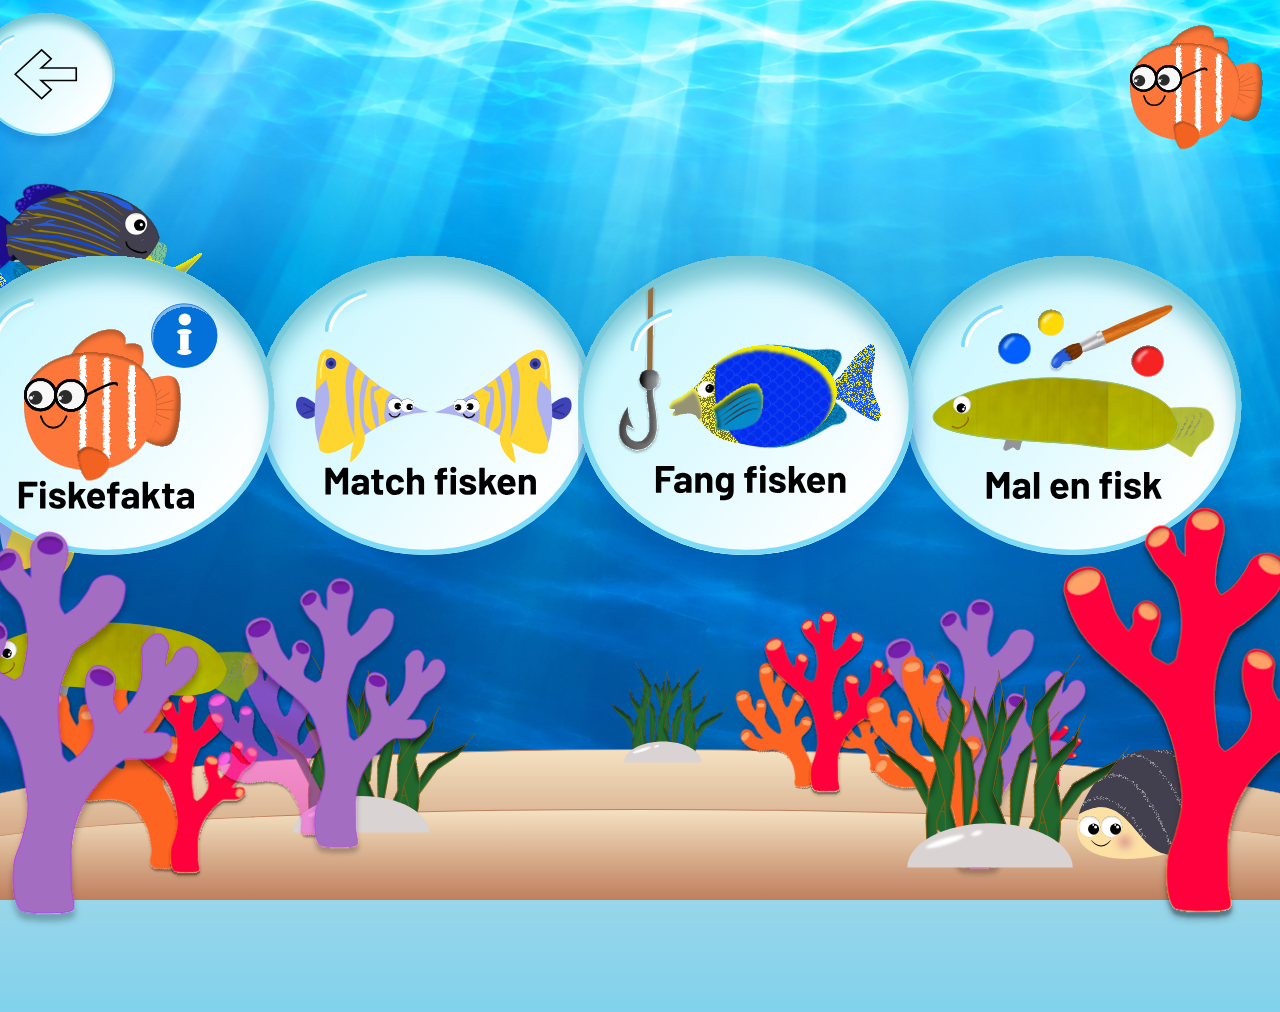
==== page2.html @ 19c9cd2f "page5 html, js, css" ====
<!DOCTYPE html>
<html lang="en">
<head>
    <meta charset="UTF-8">
    <meta name="viewport" content="width=device-width, initial-scale=1.0">
    <title>spille side</title>
    <link rel="stylesheet" href="css/page2.css">
    <link href="https://fonts.googleapis.com/css2?family=Barlow:wght@400;600;700&display=swap" rel="stylesheet">
</head>
<body class="ocean"> 
        <img src="Billeder/Solbestrålet blå undervandsdybde (1).png" alt="hav">
   
     <main>
       

        <!-- Sandbunden -->
        <div class="sand1"></div>
        <div class="sand2"></div>

        <a class="button_back" href="index.html">
            <img src="Billeder/Bobble_julie.svg" alt="tilbage">
        </a>


        <!-- Fisk -->
           
             <div class="Mal_en_fisk" href="page3.html">
                <img src="Billeder/Mal en fisk.svg" alt="Mal en fisk spil">
            </div>

            <a class="match_fisken" href="page4.html">
                <img src="Billeder/match_fisken.svg" alt="Match en fisk spil">
            </a>

             <a class="fang_fisken" href="page5.html">
                <img src="Billeder/fang_fisken.svg" alt="Fang en fisk spil">
            </a>

            <a class="fiskefakta_boble" href="page3.html">
                <img src="Billeder/fiskefakta_boble.svg" alt="Fiskefakta">
            </a>

            <div class="fang_fisken" href="page3.html">
                <img src="Billeder/fang_fisken.svg" alt="Fang fisken spil">
            </div>
            <div class="fish1">
                <img src="Billeder/ræve_fjæs_line.svg" alt="Rævefjæs">
            </div>
            <div class="fish2">
                <img src="Billeder/Pincetfisk_julie.svg" alt="Pincetfisk">
            </div>
            <div class="fish3">
                <img src="Billeder/palet_kirurg_line.svg" alt="paletkirurg">
            </div>
            <div class="fish4">
                <img src="Billeder/Kanariegylte-thomas.svg" alt="Kanariegylte">
            </div>
            <a class="still_fish" href="page2.html">
                <img src="Billeder/Nemo_julie.svg" alt="Nemo">
            </a>
            <div class="tang_julie">
                <img src="Billeder/Tang_julie.svg" alt="Tang">
            </div>
            <div class="tang_julie2">
                <img src="Billeder/Tang_julie.svg" alt="Tang2">
            </div>
              <div class="tang_julie3">
                <img src="Billeder/Tang_julie.svg" alt="Tang3">
            </div>
            <div class="snegl_julie">
                <img src="Billeder/Snegl_julie.svg" alt="snegl">
            </div>
            <div class="fish5">
                <img src="Billeder/sohal_kirurg_thomas.svg" alt="sohal_kirurg">
            </div>
            <div class="coral_lilleorange1">
                <img src="Billeder/coral_lilleorange.svg" alt="coral_lilleorange">
            </div>
             <div class="coral_lilleorange2">
                <img src="Billeder/coral_lilleorange.svg" alt="coral_lilleorange">
            </div>
             <div class="coral_lilleorange3">
                <img src="Billeder/coral_lilleorange.svg" alt="coral_lilleorange">
            </div>
             <div class="coral_lilleorange4">
                <img src="Billeder/coral_lilleorange.svg" alt="coral_lilleorange">
            </div>
            <div class="coral_red1">
                <img src="Billeder/coral_red.svg" alt="coral_red">
            </div>
            <div class="coral_red2">
                <img src="Billeder/coral_red.svg" alt="coral_red">
            </div>
             <div class="coral_red3">
                <img src="Billeder/coral_red.svg" alt="coral_red">
            </div>
             <div class="coral_red4">
                <img src="Billeder/coral_red.svg" alt="coral_red">
            </div>
             <div class="coral_lilla1">
                <img src="Billeder/coral_lilla.svg" alt="corallilla">
            </div>
             <div class="coral_lilla2">
                <img src="Billeder/coral_lilla.svg" alt="corallilla">
            </div>
             <div class="coral_lilla3">
                <img src="Billeder/coral_lilla.svg" alt="corallilla">
            </div>
            <div class="coral_pink2">
                <img src="Billeder/coral_pink.svg" alt="coral_pink">
            </div>






    </main>



    
    <script src="js/js.js"></script>

</body>
</html>
---- css/page2.css ----
.ocean {
    background: linear-gradient(to bottom, #98d6ea,#6acdee, #00bfff, #008bba, #1c5264);
    height: 100vh;
    width: 100%;
    margin: 0;


}


/*miderste sandbund*/
.sand1 {
    background: linear-gradient(to bottom, #f4e1c1, #e6c9a8, #d9b08f, #cc9776, #bf7f5d);
    height: 150px;
    width: 110%;
    position: absolute;
    bottom: 0;
    left: -5%;

    border-top: 1px solid #bf7f5d;
    border-radius: 50% 50% 0 0;

    animation: test1 10s ease-in-out infinite alternate;
}

/*forreste sandbund*/

.sand2 {
    background: linear-gradient(to bottom, #f4e1c1, #e6c9a8, #d9b08f, #cc9776, #bf7f5d);
    height: 90px;
    width: 110%;
    position: absolute;
    bottom: 0;
    left: -5%;


    border-top: 1px solid #bf7f5d;
    border-radius: 50% 50% 0 0;

    animation: test2 8s ease-in-out infinite alternate;  
}


.still_fish {
    position: absolute;
    top: 5%;
    left: 90%;
    scale: 1.5; /* Juster størrelsen efter behov */
    transform: scaleX(-1); /* Vend fisken om, så den kigger mod venstre */
}

.button_back {
    position: absolute;
    top: -12.5%;
    right: 80%;
    scale: 0.5; /* Juster størrelsen efter behov */
   
}

.Mal_en_fisk {
    position: absolute;
    top: 5%;
    right: -18.5%;
    scale: 0.45; /* Juster størrelsen efter behov */
    z-index: 100;
}

.fang_fisken {
    position: absolute;
    top: 5%;
    right: 7%;
    scale: 0.45; /* Juster størrelsen efter behov */
    z-index: 100;
}


.match_fisken {
    position: absolute;
    top: 5%;
    right: 32%;
    scale: 0.45; /* Juster størrelsen efter behov */
    z-index: 100;
}

.fiskefakta_boble {
    position: absolute;
    top: 5%;
    right: 57%;
    scale: 0.45; /* Juster størrelsen efter behov */
    z-index: 100;
}

.fish1 {
    position: absolute;
    top: 20%;
    left: 0;
    scale: 1.0; /* Juster størrelsen efter behov */

     /* animation: swim 12s linear infinite alternate; */
    animation: swimLeft 12s linear infinite ;
}

.fish2 {
    position: absolute;
    top: 50%;
    left: 0;
    scale: 1.5; /* Juster størrelsen efter behov */
     /* animation: swim 12s linear infinite alternate; */
    animation: swimRight 14s linear infinite ;

}

.fish3 {
    position: absolute;
    top: 30%;
    left: 0;
    scale: 1.5; /* Juster størrelsen efter behov */
     /* animation: swim 12s linear infinite alternate; */
    animation: swimRight 12s linear infinite ;

}

.fish4 {
    position: absolute;
    top: 70%;
    left: 0;
    scale: 1.2; /* Juster størrelsen efter behov */
     /* animation: swim 10s linear infinite alternate; */
    animation: swimLeft 10s linear infinite ;
    z-index: 5;

} 

.fish5 {
    position: absolute;
    top: 20%;
    left: 0;
    scale: 1.5; /* Juster størrelsen efter behov */
     /* animation: swim 10s linear infinite alternate; */
    animation: swimRight 16s linear infinite ;

} 


.still_fish {
    position: absolute;
    top: 5%;
    left: 90%;
    scale: 1.5; /* Juster størrelsen efter behov */
    transform: scaleX(-1); /* Vend fisken om, så den kigger mod venstre */
}


.tang_julie2 {
    position: absolute;
    bottom: 0;
    right: 10%;
    width: 600px;
    height: 270px;
    scale: 0.8; /* Juster størrelsen efter behov */
    z-index: 2;
    
}

.snegl_julie {
    position: absolute;
    bottom: 0;
    right: 10%;
    width: 50px;
    height: 100px;
    scale: 2.0; /* Juster størrelsen efter behov */
    
}

.tang_julie {
    position: absolute;
    bottom: 0;
    right: 10%;
    width: 200px;
    height: 190px;
    scale: 1.7; /* Juster størrelsen efter behov */
    z-index: 999; /* Sørg for, at tang er bag snegl */
    
}
.tang_julie3 {
    position: absolute;
    bottom: 0;
    right: 60%;
    width: 200px;
    height: 210px;
    scale: 1.4; /* Juster størrelsen efter behov */
    z-index: 0; /* Sørg for, at tang er bag snegl */
    
}

.coral_pink2{
    position: absolute;
    bottom: -5%;
    right: 77%;
    width: 100px;
    height: 280px;
    scale: 1.2; /* Juster størrelsen efter behov */
}

.coral_lilleorange1 {
    position: absolute;
    bottom: 0;
    right: 90%;
    width: 100px;
    height: 220px;
    scale: 1.5; /* Juster størrelsen efter behov */   
}
.coral_lilleorange2 {
    position: absolute;
    bottom: 0;
    right: 30%;
    width: 100px;
    height: 280px;
    scale: 0.5; /* Juster størrelsen efter behov */   
}
.coral_lilleorange3 {
    position: absolute;
    bottom: 0;
    right: 37%;
    width: 100px;
    height: 270px;
    scale: 0.8; /* Juster størrelsen efter behov */   
}
.coral_lilleorange4 {
    position: absolute;
    bottom: 0;
    right: 26%;
    width: 100px;
    height: 230px;
    scale: 1.2; /* Juster størrelsen efter behov */  
    z-index: 99; 
}
.coral_red1{
    position: absolute;
    bottom: 0;
    right: 10%;
    width: 100px;
    height: 280px;
    scale: 1.8; /* Juster størrelsen efter behov */
    z-index: 999; 
}
.coral_red2{
    position: absolute;
    bottom: 0;
    right: 15%;
    width: 100px;   
    height: 280px;
    scale: 0.3; /* Juster størrelsen efter behov */
}
.coral_red3{
    position: absolute;
    bottom: 0;
    right: 35%;
    width: 100px;
    height: 320px;
    scale: 0.8; /* Juster størrelsen efter behov */
}

.coral_red4{
    position: absolute;
    bottom: 0;
    right: 85%;
    width: 100px;
    height: 230px;
    scale: 0.8; /* Juster størrelsen efter behov */
}
.coral_lilla1{
    position: absolute;
    bottom: 0;
    right: 25%;
    width: 100px;
    height: 280px;
    scale: 1.2; /* Juster størrelsen efter behov */
}
.coral_lilla2{
    position: absolute;
    bottom: 0;
    right: 75%;
    width: 100px;
    height: 299px;
    scale: 1.2; /* Juster størrelsen efter behov */
    z-index: 99;
}   

.coral_lilla3{
    position: absolute;
    bottom: 0;
    right: 100%;
    width: 100px;
    height: 280px;
    scale: 1.7; /* Juster størrelsen efter behov */
    z-index: 999; 
}

.body {
  font-family: "Barlow", sans-serif;
}

/* Brug også Barlow på knapper */
.button,.button_back {
  font-family: Barlow, sans-serif;
}

/* Fede overskrifter */
.h1, .h2 {
  font-weight: 500;
}



/* Fiskens svømmebevægelse */
@keyframes swimLeft {
    0% {
       
        transform: translateX(calc(100vw + 180px));
    }

    100% {
       
        transform: translateX(-200px);
    }
}

/* Fiskens svømmebevægelse */
@keyframes swimRight {
    0% {
        transform: translateX(-200px);
    }

    100% {
        
        transform: translateX(calc(100vw + 180px));
    }
}
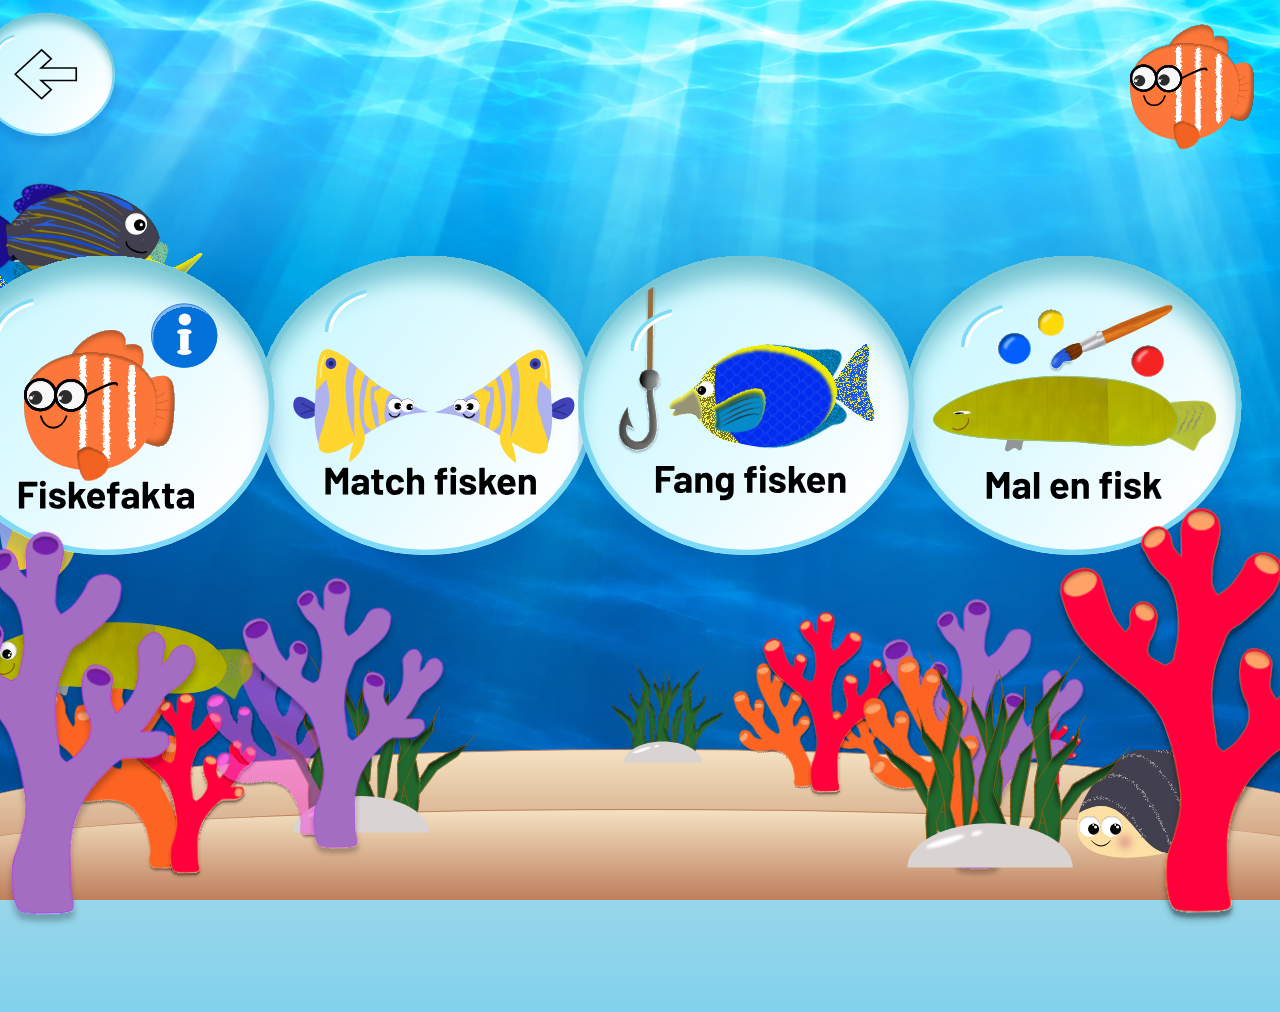
==== commit 17c36193: "page2 sletning af en ekstra div" ====
--- a/page2.html
+++ b/page2.html
@@ -7,6 +7,9 @@
     <link rel="stylesheet" href="css/page2.css">
     <link href="https://fonts.googleapis.com/css2?family=Barlow:wght@400;600;700&display=swap" rel="stylesheet">
 </head>
+
+
+<!-- baggrund -->
 <body class="ocean"> 
         <img src="Billeder/Solbestrålet blå undervandsdybde (1).png" alt="hav">
    
@@ -40,9 +43,9 @@
                 <img src="Billeder/fiskefakta_boble.svg" alt="Fiskefakta">
             </a>
 
-            <div class="fang_fisken" href="page3.html">
-                <img src="Billeder/fang_fisken.svg" alt="Fang fisken spil">
-            </div>
+        
+
+
             <div class="fish1">
                 <img src="Billeder/ræve_fjæs_line.svg" alt="Rævefjæs">
             </div>
@@ -55,9 +58,19 @@
             <div class="fish4">
                 <img src="Billeder/Kanariegylte-thomas.svg" alt="Kanariegylte">
             </div>
+             <div class="fish5">
+                <img src="Billeder/sohal_kirurg_thomas.svg" alt="sohal_kirurg">
+            </div>
+            <div class="snegl_julie">
+                <img src="Billeder/Snegl_julie.svg" alt="snegl">
+            </div>
+
             <a class="still_fish" href="page2.html">
                 <img src="Billeder/Nemo_julie.svg" alt="Nemo">
             </a>
+           
+           
+        <!-- Tang og coraller -->
             <div class="tang_julie">
                 <img src="Billeder/Tang_julie.svg" alt="Tang">
             </div>
@@ -67,12 +80,7 @@
               <div class="tang_julie3">
                 <img src="Billeder/Tang_julie.svg" alt="Tang3">
             </div>
-            <div class="snegl_julie">
-                <img src="Billeder/Snegl_julie.svg" alt="snegl">
-            </div>
-            <div class="fish5">
-                <img src="Billeder/sohal_kirurg_thomas.svg" alt="sohal_kirurg">
-            </div>
+           
             <div class="coral_lilleorange1">
                 <img src="Billeder/coral_lilleorange.svg" alt="coral_lilleorange">
             </div>
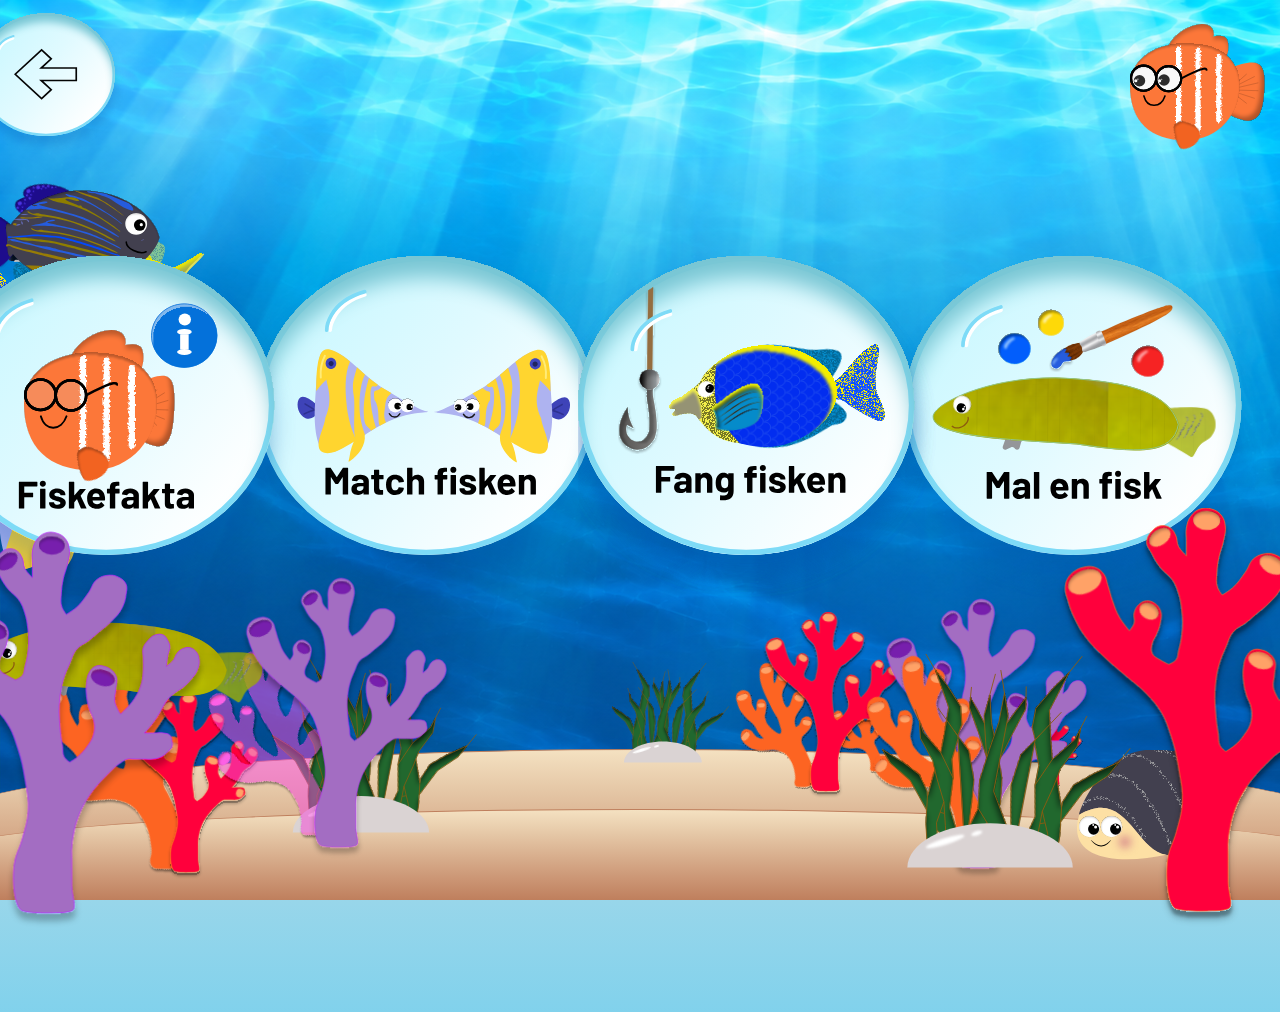
==== commit f171af98: "Merge branch 'main' of https://github.com/Jolle2003/Akvarie_case" ====
--- a/page2.html
+++ b/page2.html
@@ -7,9 +7,6 @@
     <link rel="stylesheet" href="css/page2.css">
     <link href="https://fonts.googleapis.com/css2?family=Barlow:wght@400;600;700&display=swap" rel="stylesheet">
 </head>
-
-
-<!-- baggrund -->
 <body class="ocean"> 
         <img src="Billeder/Solbestrålet blå undervandsdybde (1).png" alt="hav">
    
@@ -43,9 +40,9 @@
                 <img src="Billeder/fiskefakta_boble.svg" alt="Fiskefakta">
             </a>
 
-        
-
-
+            <div class="fang_fisken" href="page3.html">
+                <img src="Billeder/fang_fisken.svg" alt="Fang fisken spil">
+            </div>
             <div class="fish1">
                 <img src="Billeder/ræve_fjæs_line.svg" alt="Rævefjæs">
             </div>
@@ -58,19 +55,9 @@
             <div class="fish4">
                 <img src="Billeder/Kanariegylte-thomas.svg" alt="Kanariegylte">
             </div>
-             <div class="fish5">
-                <img src="Billeder/sohal_kirurg_thomas.svg" alt="sohal_kirurg">
-            </div>
-            <div class="snegl_julie">
-                <img src="Billeder/Snegl_julie.svg" alt="snegl">
-            </div>
-
             <a class="still_fish" href="page2.html">
                 <img src="Billeder/Nemo_julie.svg" alt="Nemo">
             </a>
-           
-           
-        <!-- Tang og coraller -->
             <div class="tang_julie">
                 <img src="Billeder/Tang_julie.svg" alt="Tang">
             </div>
@@ -80,7 +67,12 @@
               <div class="tang_julie3">
                 <img src="Billeder/Tang_julie.svg" alt="Tang3">
             </div>
-           
+            <div class="snegl_julie">
+                <img src="Billeder/Snegl_julie.svg" alt="snegl">
+            </div>
+            <div class="fish5">
+                <img src="Billeder/sohal_kirurg_thomas.svg" alt="sohal_kirurg">
+            </div>
             <div class="coral_lilleorange1">
                 <img src="Billeder/coral_lilleorange.svg" alt="coral_lilleorange">
             </div>
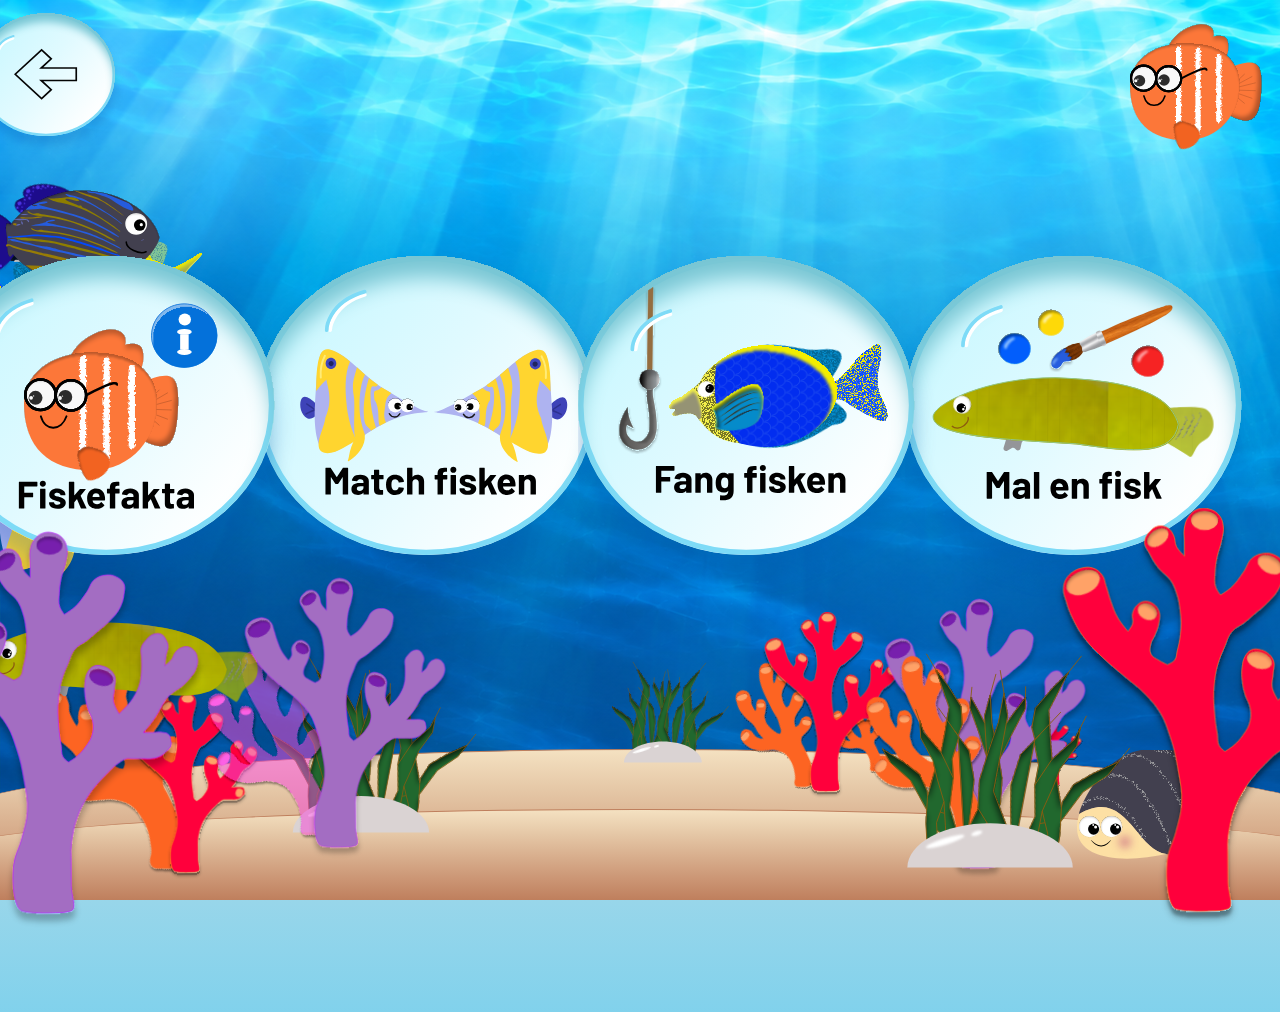
==== commit 1d58790e: "Merge branch 'main' of https://github.com/Jolle2003/Akvarie_case" ====
--- a/page2.html
+++ b/page2.html
@@ -7,6 +7,9 @@
     <link rel="stylesheet" href="css/page2.css">
     <link href="https://fonts.googleapis.com/css2?family=Barlow:wght@400;600;700&display=swap" rel="stylesheet">
 </head>
+
+
+<!-- baggrund -->
 <body class="ocean"> 
         <img src="Billeder/Solbestrålet blå undervandsdybde (1).png" alt="hav">
    
@@ -40,9 +43,9 @@
                 <img src="Billeder/fiskefakta_boble.svg" alt="Fiskefakta">
             </a>
 
-            <div class="fang_fisken" href="page3.html">
-                <img src="Billeder/fang_fisken.svg" alt="Fang fisken spil">
-            </div>
+        
+
+
             <div class="fish1">
                 <img src="Billeder/ræve_fjæs_line.svg" alt="Rævefjæs">
             </div>
@@ -55,9 +58,19 @@
             <div class="fish4">
                 <img src="Billeder/Kanariegylte-thomas.svg" alt="Kanariegylte">
             </div>
+             <div class="fish5">
+                <img src="Billeder/sohal_kirurg_thomas.svg" alt="sohal_kirurg">
+            </div>
+            <div class="snegl_julie">
+                <img src="Billeder/Snegl_julie.svg" alt="snegl">
+            </div>
+
             <a class="still_fish" href="page2.html">
                 <img src="Billeder/Nemo_julie.svg" alt="Nemo">
             </a>
+           
+           
+        <!-- Tang og coraller -->
             <div class="tang_julie">
                 <img src="Billeder/Tang_julie.svg" alt="Tang">
             </div>
@@ -67,12 +80,7 @@
               <div class="tang_julie3">
                 <img src="Billeder/Tang_julie.svg" alt="Tang3">
             </div>
-            <div class="snegl_julie">
-                <img src="Billeder/Snegl_julie.svg" alt="snegl">
-            </div>
-            <div class="fish5">
-                <img src="Billeder/sohal_kirurg_thomas.svg" alt="sohal_kirurg">
-            </div>
+           
             <div class="coral_lilleorange1">
                 <img src="Billeder/coral_lilleorange.svg" alt="coral_lilleorange">
             </div>
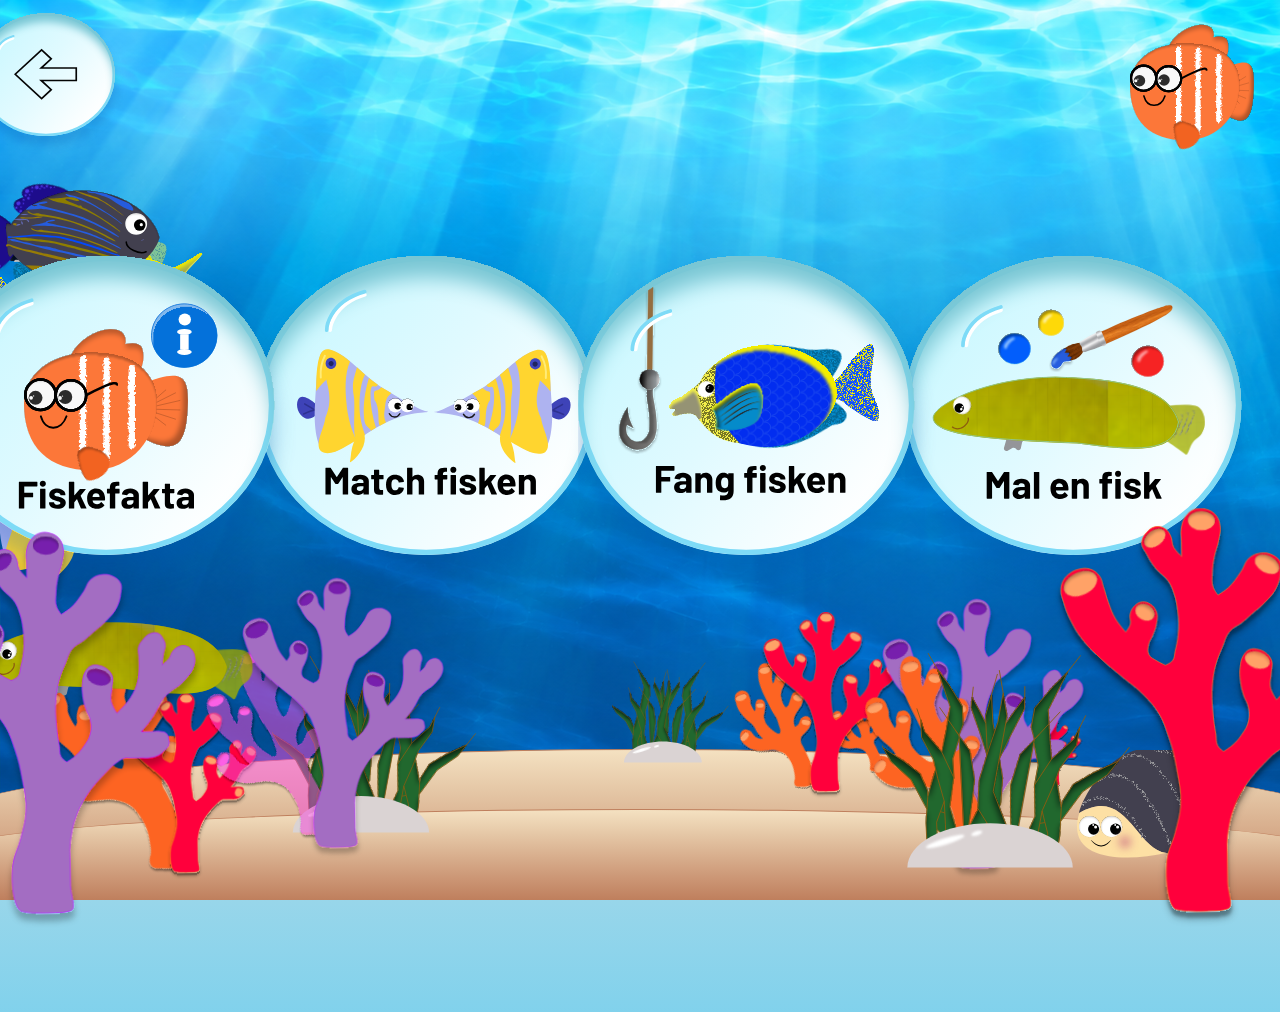
==== commit 2784dbec: "tekst boks, page3" ====
--- a/page2.html
+++ b/page2.html
@@ -119,7 +119,7 @@
             </div>
 
 
-
+           
 
 
 
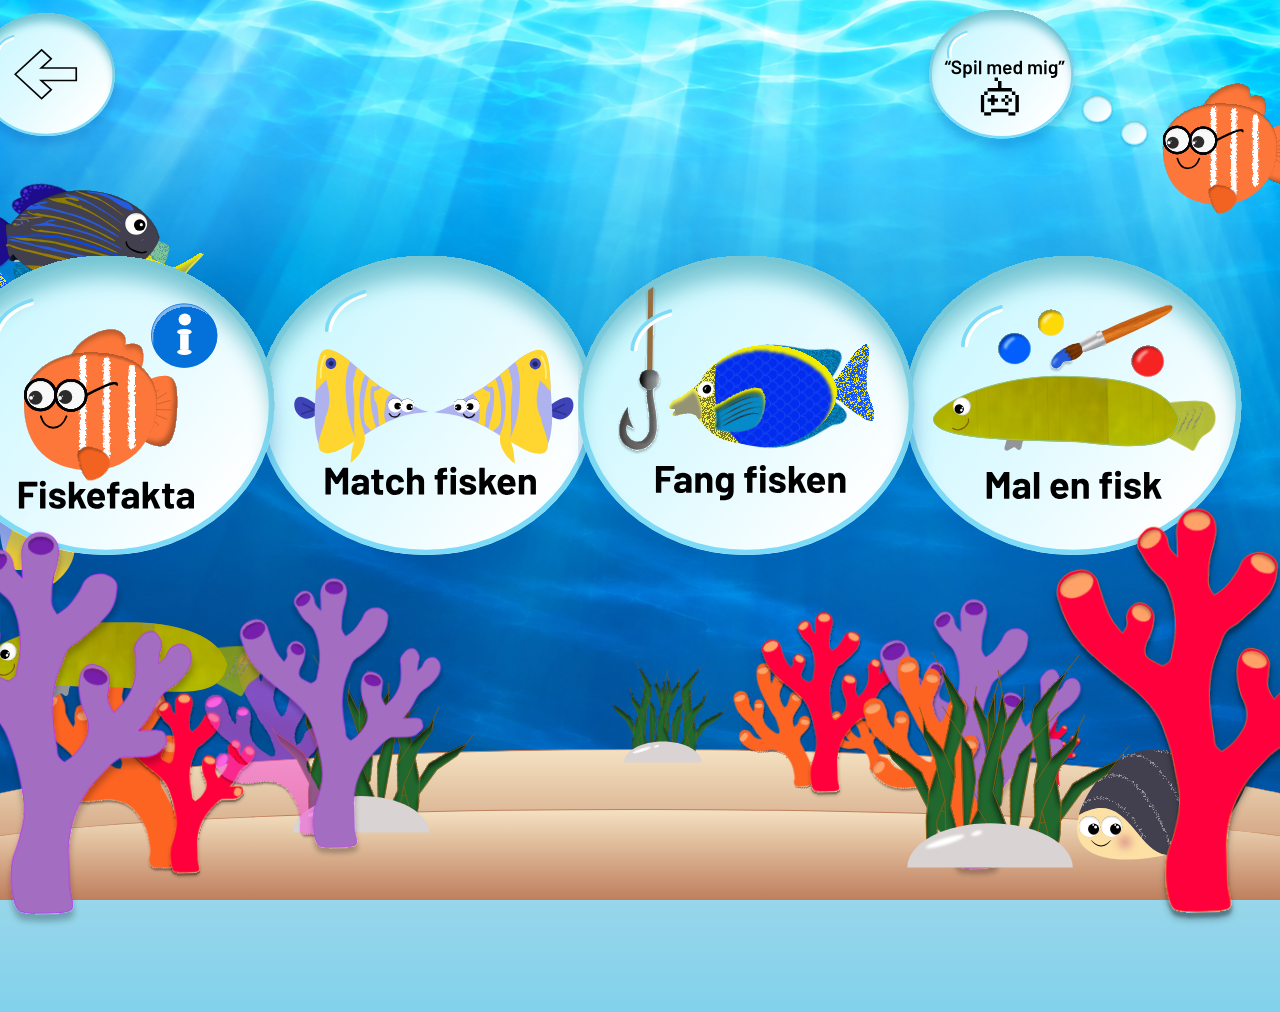
==== commit 2a342cf5: "nemo1 + talebobler" ====
--- a/page2.html
+++ b/page2.html
@@ -65,8 +65,8 @@
                 <img src="Billeder/Snegl_julie.svg" alt="snegl">
             </div>
 
-            <a class="still_fish" href="page2.html">
-                <img src="Billeder/Nemo_julie.svg" alt="Nemo">
+            <a class="still_fish2" href="page2.html">
+                <img src="Billeder/spil_med_mig_nemo.svg" alt="Nemo">
             </a>
            
            
--- a/css/page2.css
+++ b/css/page2.css
@@ -41,12 +41,12 @@
 }
 
 
-.still_fish {
-    position: absolute;
-    top: 5%;
-    left: 90%;
-    scale: 1.5; /* Juster størrelsen efter behov */
-    transform: scaleX(-1); /* Vend fisken om, så den kigger mod venstre */
+.still_fish2 {
+    position: absolute;
+    top: -2%;
+    left: 68%;
+    scale: 0.8; /* Juster størrelsen efter behov */
+    transform: scaleX(1); /* Vend fisken om, så den kigger mod venstre */
 }
 
 .button_back {
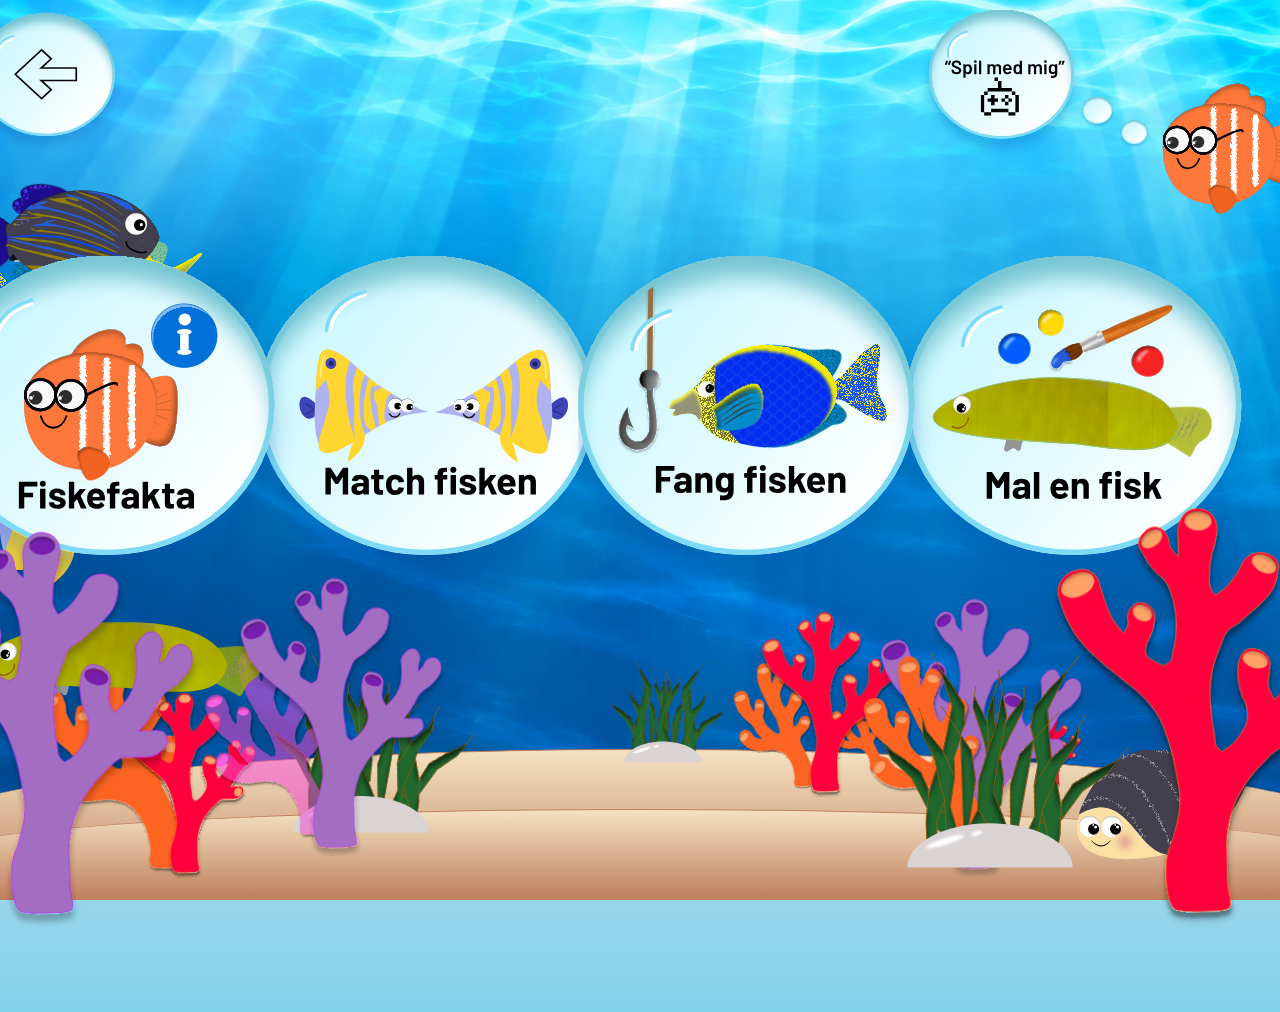
==== commit d5db37c8: "changed js link and audio page 2 fix" ====
--- a/page2.html
+++ b/page2.html
@@ -128,7 +128,7 @@
 
 
     
-    <script src="js/js.js"></script>
+    <script src="js/page2.js"></script>
 
 </body>
 </html>
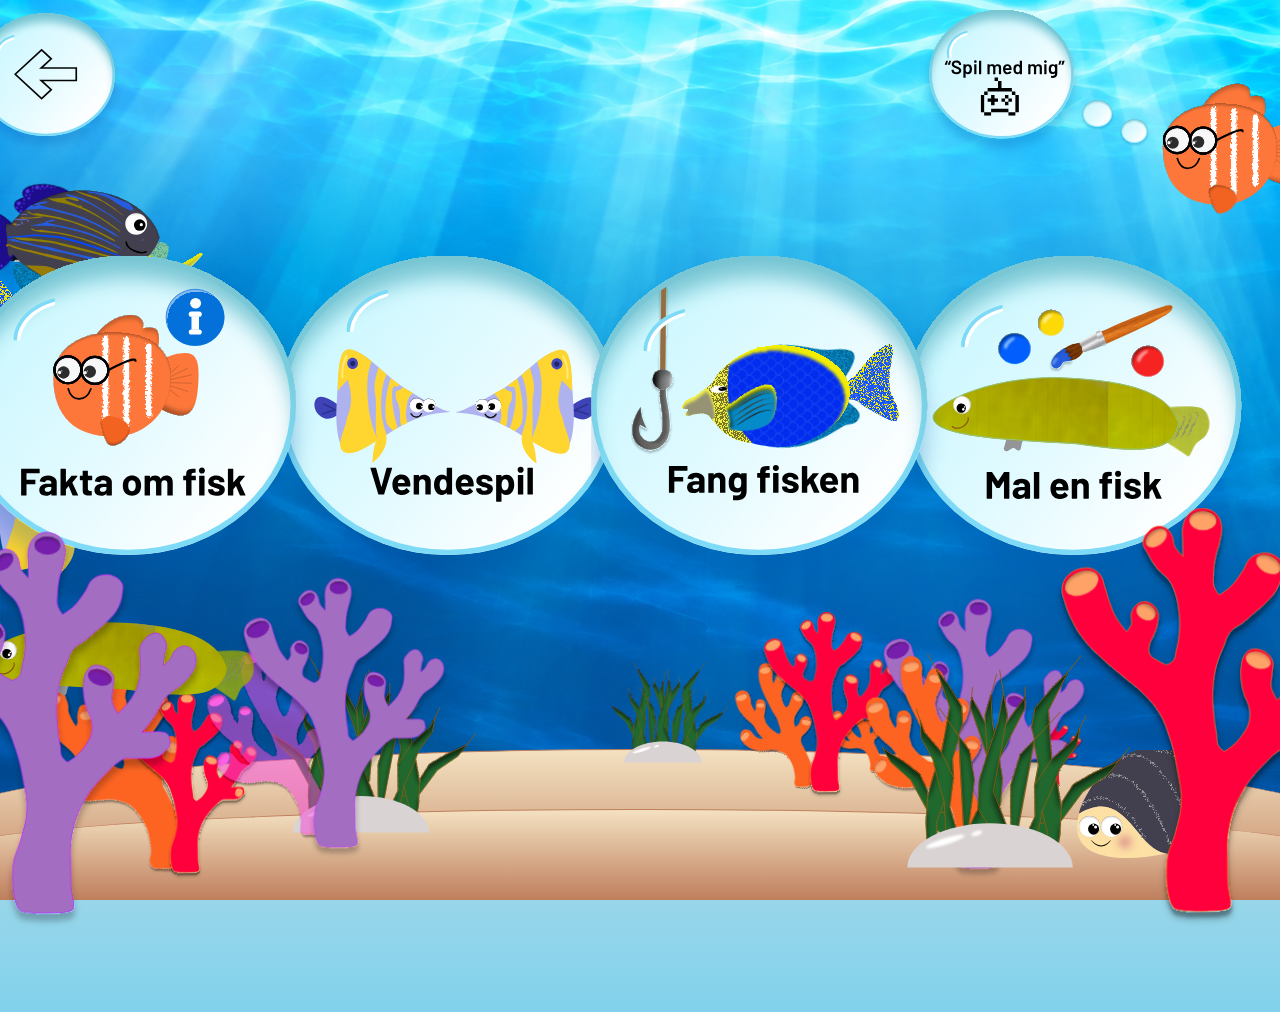
==== commit 1406a52e: "rettelse" ====
--- a/page2.html
+++ b/page2.html
@@ -25,24 +25,24 @@
         </a>
 
 
-        <!-- Fisk -->
-           
-             <div class="Mal_en_fisk" href="page3.html">
-                <img src="Billeder/Mal en fisk.svg" alt="Mal en fisk spil">
+        <!-- Fiske spil -->
+            <div class="spilmenu">
+                <div class="Mal_en_fisk" href="page3.html">
+                    <img src="Billeder/Mal en fisk.svg" alt="Mal en fisk spil">
+                </div>
+
+                <a class="match_fisken" href="page4.html">
+                    <img src="Billeder/match_fisken.svg" alt="Match en fisk spil">
+                </a>
+
+                <a class="fang_fisken" href="page5.html">
+                    <img src="Billeder/fang_fisken.svg" alt="Fang en fisk spil">
+                </a>
+
+                <a class="fiskefakta_boble" href="page3.html">
+                    <img src="Billeder/fiskefakta_boble.svg" alt="Fiskefakta">
+                </a>
             </div>
-
-            <a class="match_fisken" href="page4.html">
-                <img src="Billeder/match_fisken.svg" alt="Match en fisk spil">
-            </a>
-
-             <a class="fang_fisken" href="page5.html">
-                <img src="Billeder/fang_fisken.svg" alt="Fang en fisk spil">
-            </a>
-
-            <a class="fiskefakta_boble" href="page3.html">
-                <img src="Billeder/fiskefakta_boble.svg" alt="Fiskefakta">
-            </a>
-
         
 
 
@@ -122,7 +122,6 @@
            
 
 
-
     </main>
 
 
--- a/css/page2.css
+++ b/css/page2.css
@@ -68,7 +68,7 @@
 .fang_fisken {
     position: absolute;
     top: 5%;
-    right: 7%;
+    right: 6%;
     scale: 0.45; /* Juster størrelsen efter behov */
     z-index: 100;
 }
